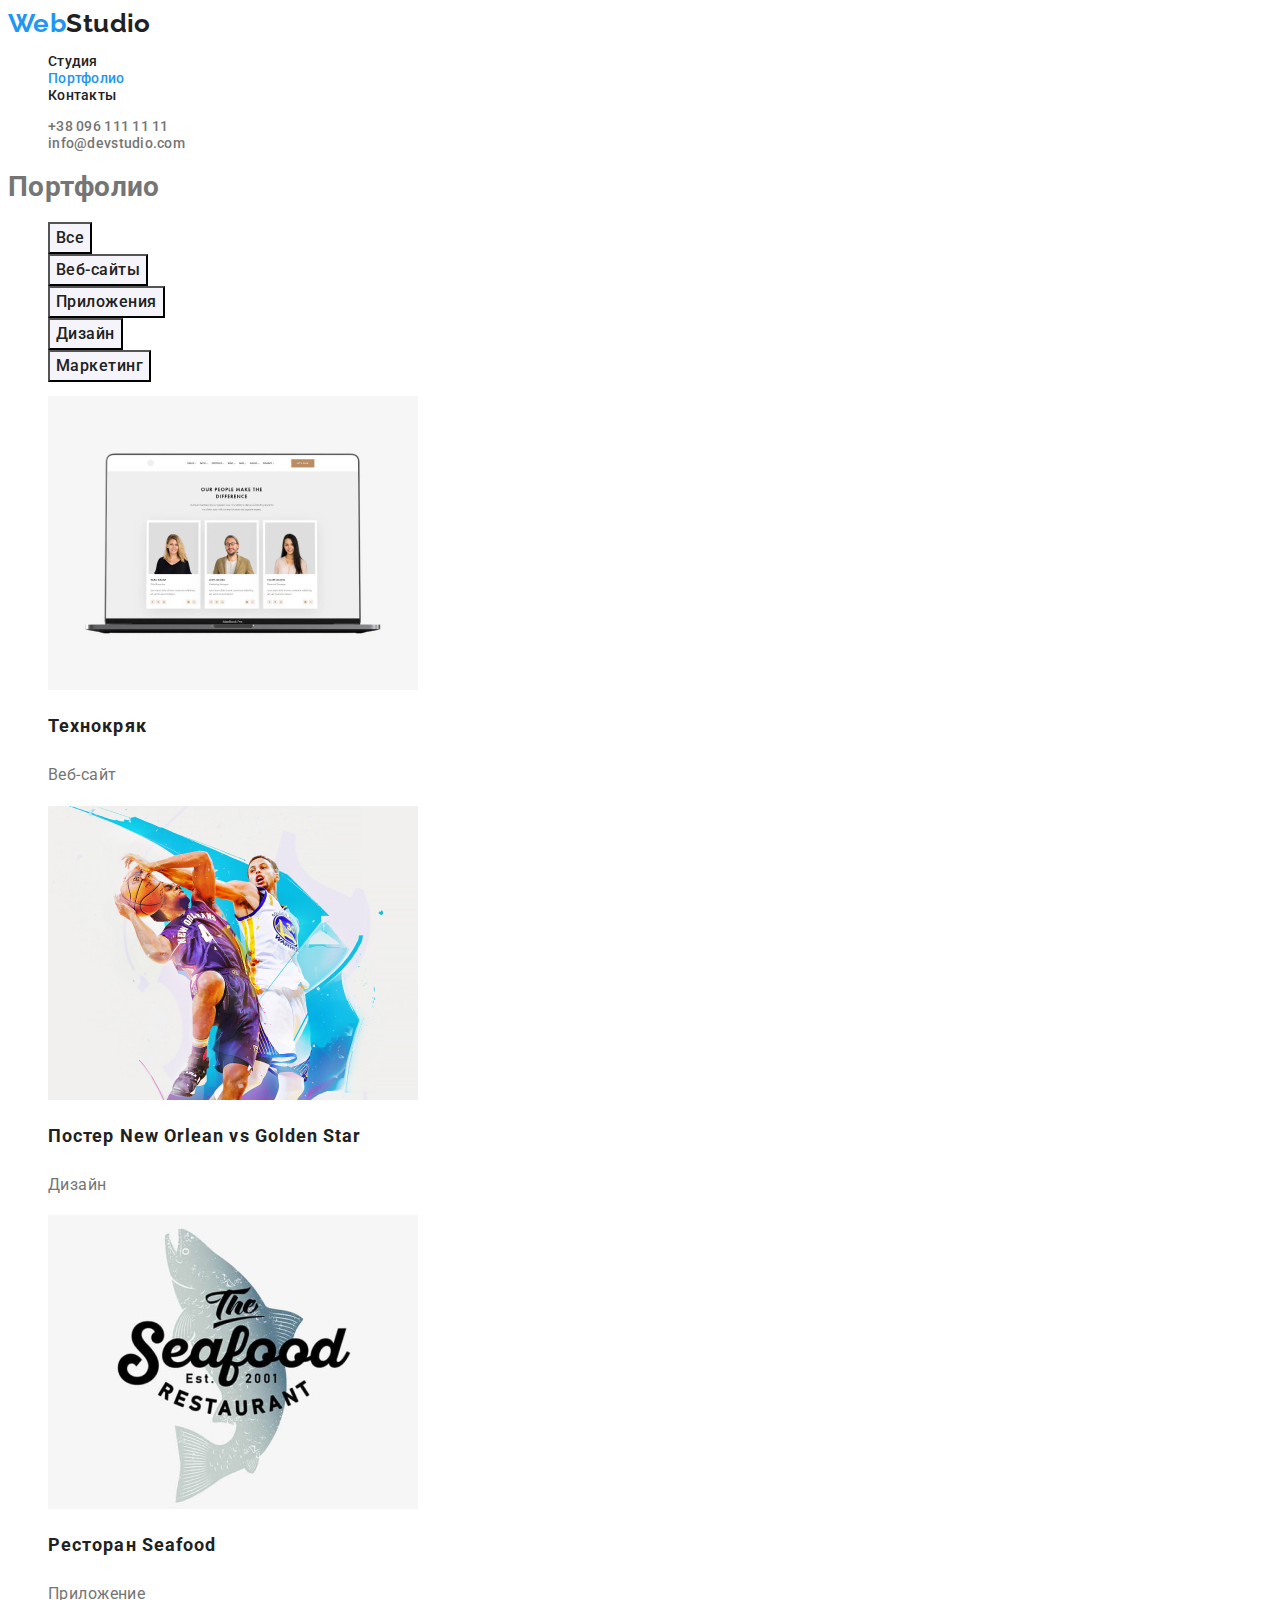
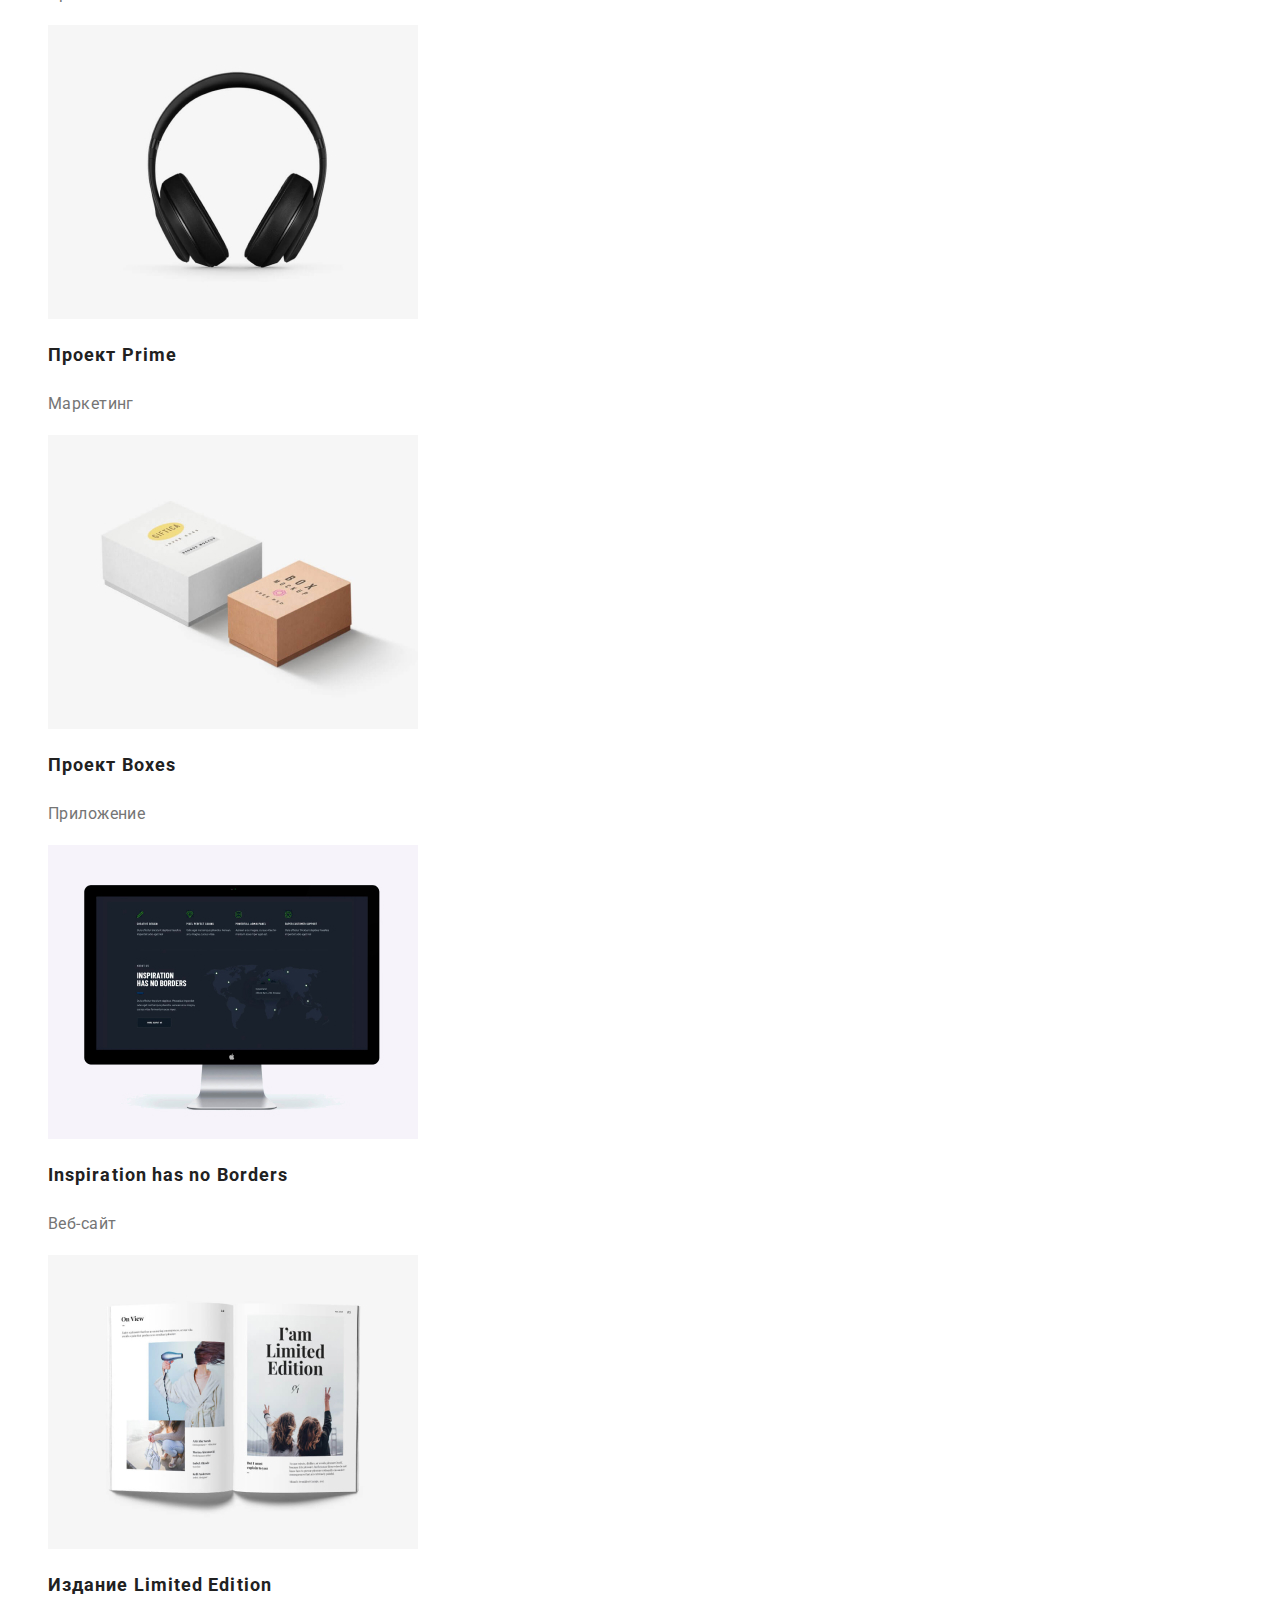
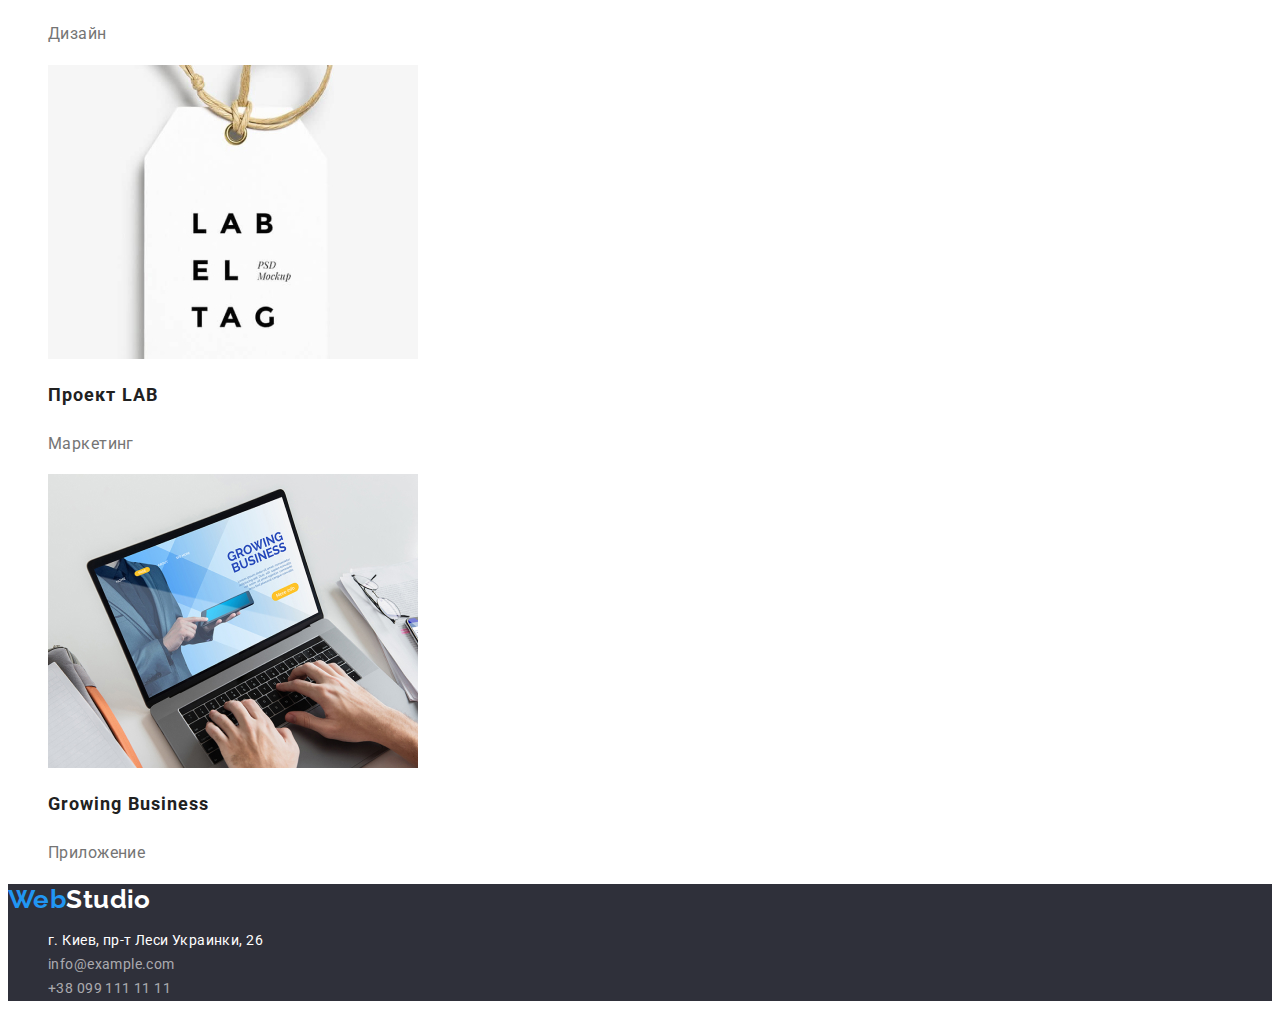
==== portfolio.html @ e5913a94 "Создает Версию ДЗ 3" ====
<!DOCTYPE html>
<html lang="ru">
  <head>
    <meta charset="UTF-8" />
    <meta http-equiv="X-UA-Compatible" content="IE=edge" />
    <meta name="viewport" content="width=device-width, initial-scale=1.0" />
    <title>Document</title>
    <link rel="preconnect" href="https://fonts.googleapis.com" />
    <link rel="preconnect" href="https://fonts.gstatic.com" crossorigin />
    <link
      href="https://fonts.googleapis.com/css2?family=Raleway:wght@700&family=Roboto:wght@400;500;700&display=swap"
      rel="stylesheet"
    />
    <link rel="stylesheet" href="./css/styles.css" />
  </head>
  <body>
    <!--Шапка сайта-->
    <header>
      <nav>
        <a href="./index.html" class="logo"> <span class="fp-logo"> Web</span>Studio </a>
        <ul class="site-nav list">
          <li><a href="./index.html" class="link">Студия</a></li>
          <li><a href="./portfolio.html" class="link cureent">Портфолио</a></li>
          <li><a href="" class="link">Контакты</a></li>
        </ul>
      </nav>
      <ul class="contacts list">
        <li><a href="tel:+380961111111" class="link">+38 096 111 11 11</a></li>
        <li><a href="mailto:info@devstudio.com" class="link">info@devstudio.com</a></li>
      </ul>
    </header>
    <!--Section-->
    <main>
      <section>
        <h1>Портфолио</h1>
        <!-- Filters -->
        <ul class="filters list">
          <li><button type="button" class="button">Все</button></li>
          <li><button type="button" class="button">Веб-сайты</button></li>
          <li><button type="button" class="button">Приложения</button></li>
          <li><button type="button" class="button">Дизайн</button></li>
          <li><button type="button" class="button">Маркетинг</button></li>
        </ul>
        <!-- Projects -->
        <ul class="projects list">
          <!-- 1 project -->
          <li>
            <a href="" class="link"
              ><img src="./images/project1.jpg" alt="Ноутбук" width="370" />
              <h2 class="project-name">Технокряк</h2>
              <p class="project">Веб-сайт</p></a
            >
          </li>
          <!-- 2project -->
          <li>
            <a href="" class="link"
              ><img src="./images/project2.jpg" alt="Баскетболисты" width="370" />
              <h2 class="project-name">Постер New Orlean vs Golden Star</h2>
              <p class="project">Дизайн</p></a
            >
          </li>
          <!-- 3project -->
          <li>
            <a href="" class="link"
              ><img src="./images/project3.jpg" alt="Логотип" width="370" />
              <h2 class="project-name">Ресторан Seafood</h2>
              <p class="project">Приложение</p></a
            >
          </li>
          <!-- 4project -->
          <li>
            <a href="" class="link"
              ><img src="./images/project4.jpg" alt="Наушники" width="370" />
              <h2 class="project-name">Проект Prime</h2>
              <p class="project">Маркетинг</p></a
            >
          </li>
          <!-- 5project -->
          <li>
            <a href="" class="link"
              ><img src="./images/project5.jpg" alt="Коробки" width="370" />
              <h2 class="project-name">Проект Boxes</h2>
              <p class="project">Приложение</p></a
            >
          </li>
          <!-- 6project -->
          <li>
            <a href="" class="link"
              ><img src="./images/project6.jpg" alt="Монитор" width="370" />
              <h2 class="project-name">Inspiration has no Borders</h2>
              <p class="project">Веб-сайт</p></a
            >
          </li>
          <!-- 7project -->
          <li>
            <a href="" class="link"
              ><img src="./images/project7.jpg" alt="Книга" width="370" />
              <h2 class="project-name">Издание Limited Edition</h2>
              <p class="project">Дизайн</p></a
            >
          </li>
          <!-- 8project -->
          <li>
            <a href="" class="link"
              ><img src="./images/project8.jpg" alt="Лейбл" width="370" />
              <h2 class="project-name">Проект LAB</h2>
              <p class="project">Маркетинг</p></a
            >
          </li>
          <!-- 9project -->
          <li>
            <a href="" class="link"
              ><img src="./images/project9.jpg" alt="Работа на ноутбуке" width="370" />
              <h2 class="project-name">Growing Business</h2>
              <p class="project">Приложение</p></a
            >
          </li>
        </ul>
      </section>
    </main>
    <!--Футтер-->
    <footer class="footer-section">
      <a href="./index.html" class="logo-footer"> <span class="fp-logo">Web</span>Studio</a>
      <address>
        <ul class="footer-contacts list">
          <li class="address">г. Киев, пр-т Леси Украинки, 26</li>
          <li><a href="mailto:info@example.com" class="link">info@example.com</a></li>
          <li><a href="tel:+380991111111" class="link">+38 099 111 11 11</a></li>
        </ul>
      </address>
    </footer>
  </body>
</html>
---- css/styles.css ----
/* цвет фона #ffffff */
/* основной цвет текста #757575 */
/* вторчний чвет текста #212121 */
/* акцент #2196F3 */
/* вторичный цвет фона #2F303A */
/* цвет фона секции Команда #F5F4FA */
/* цвет ссылок в футтере rgba(255, 255, 255, 0.6); */
/* цвет фильтров #F5F4FA */

:root {
  --primary-text-color: #757575;
  --title-text-color: #212121;
  --accent-color: #2196f3;
  --footer-link-color: rgba(255, 255, 255, 0.6);
  --primary-bgc: #ffffff;
  --secondary-bgc: #2f303a;
  --team-bgc: #f5f4fa;
  --filters-color: #f5f4fa;
}

body {
  background-color: var(--primary-bgc);
  color: var(--primary-text-color);
  font-family: Roboto, sans-serif;
  letter-spacing: 0.03em;
  font-size: 14px;
}

.list {
  list-style: none;
}

/* Site logo */
.logo {
  color: var(--title-text-color);
  font-family: Raleway, sans-serif;
  font-weight: 700;
  font-size: 26px;
  line-height: 1.19;
  text-decoration: none;
}
/* .logo:hover,
.logo:focus {
  color: var(--accent-color);
} */
.fp-logo {
  color: var(--accent-color);
}

/* Site navigation */
.site-nav .link {
  color: var(--title-text-color);
  font-weight: 500;
  line-height: 1.14;
  letter-spacing: 0.02em;
  text-decoration: none;
}
.site-nav .link:hover,
.site-nav .link:focus {
  color: var(--accent-color);
}
.site-nav .link.cureent {
  color: var(--accent-color);
}

/* Contacts */
.contacts .link {
  color: var(--primary-text-color);
  font-weight: 500;
  line-height: 1.14;
  letter-spacing: 0.02em;
  text-decoration: none;
}
.contacts .link:hover,
.contacts .link:focus {
  color: var(--accent-color);
}

/* Hero section */

.hero {
  background-color: var(--secondary-bgc);
}
.hero-title {
  color: var(--primary-bgc);
  font-weight: 900;
  font-size: 44px;
  line-height: 1.36;
  text-align: center;
  letter-spacing: 0.06em;
  text-transform: uppercase;
}
.hero-button {
  color: var(--primary-bgc);
  background-color: var(--accent-color);
  font-family: inherit;
  font-weight: 700;
  font-size: 16px;
  line-height: 1.87;
  display: flex;
  align-items: center;
  text-align: center;
  letter-spacing: 0.06em;
}
.hero-button:hover,
.hero-button:focus {
  background-color: var(--primary-bgc);
  color: var(--accent-color);
}

/* Section */

.section-title {
  color: var(--title-text-color);
  font-weight: 700;
  font-size: 36px;
  line-height: 1.16;
  text-align: center;
}

/* Features */
.features .title {
  color: var(--title-text-color);
  font-weight: 700;
  line-height: 1.14;
  text-transform: uppercase;
}

.text {
  line-height: 1.71;
}

/* Work */

/* Team */
.team-section {
  background-color: var(--team-bgc);
}

.member {
  background-color: var(--primary-bgc);
}

.name {
  color: var(--title-text-color);
  font-weight: 500;
  font-size: 16px;
  line-height: 1.18;
  text-align: center;
}

.position {
  font-size: 16px;
  line-height: 1.18;
  text-align: center;
}

/* Footer */
.footer-section {
  background-color: var(--secondary-bgc);
}
.logo-footer {
  color: var(--primary-bgc);
  font-family: Raleway, sans-serif;
  font-weight: 700;
  font-size: 26px;
  line-height: 1.19;
  text-decoration: none;
}
/* .logo-footer:focus,
.logo-footer:hover {
  color: var(--accent-color);
} */
.address {
  color: var(--primary-bgc);
  font-family: Roboto;
  font-style: normal;
  font-weight: 400;
  line-height: 1.71;
}
.footer-contacts .link {
  color: var(--footer-link-color);
  font-family: Roboto;
  font-style: normal;
  font-weight: 400;
  line-height: 1.71;
  text-decoration: none;
}
.footer-contacts .link:hover,
.footer-contacts .link:focus {
  color: var(--primary-bgc);
}

/* Оформление страницы portfolio.html */

/* Filters */

.filters .button {
  background-color: var(--filters-color);
  color: var(--title-text-color);
  font-family: inherit;
  font-weight: 500;
  font-size: 16px;
  line-height: 1.62;
  text-align: center;
  letter-spacing: 0.03em;
}
.filters .button:focus,
.filters .button:hover {
  background-color: var(--accent-color);
  color: var(--primary-bgc);
}

/* Projects */

.project-name {
  color: var(--title-text-color);
  font-style: normal;
  font-weight: 700;
  font-size: 18px;
  line-height: 2;
  letter-spacing: 0.06em;
}

.projects .link {
  text-decoration: none;
}

.project {
  color: var(--primary-text-color);
  font-size: 16px;
  line-height: 1.87;
}
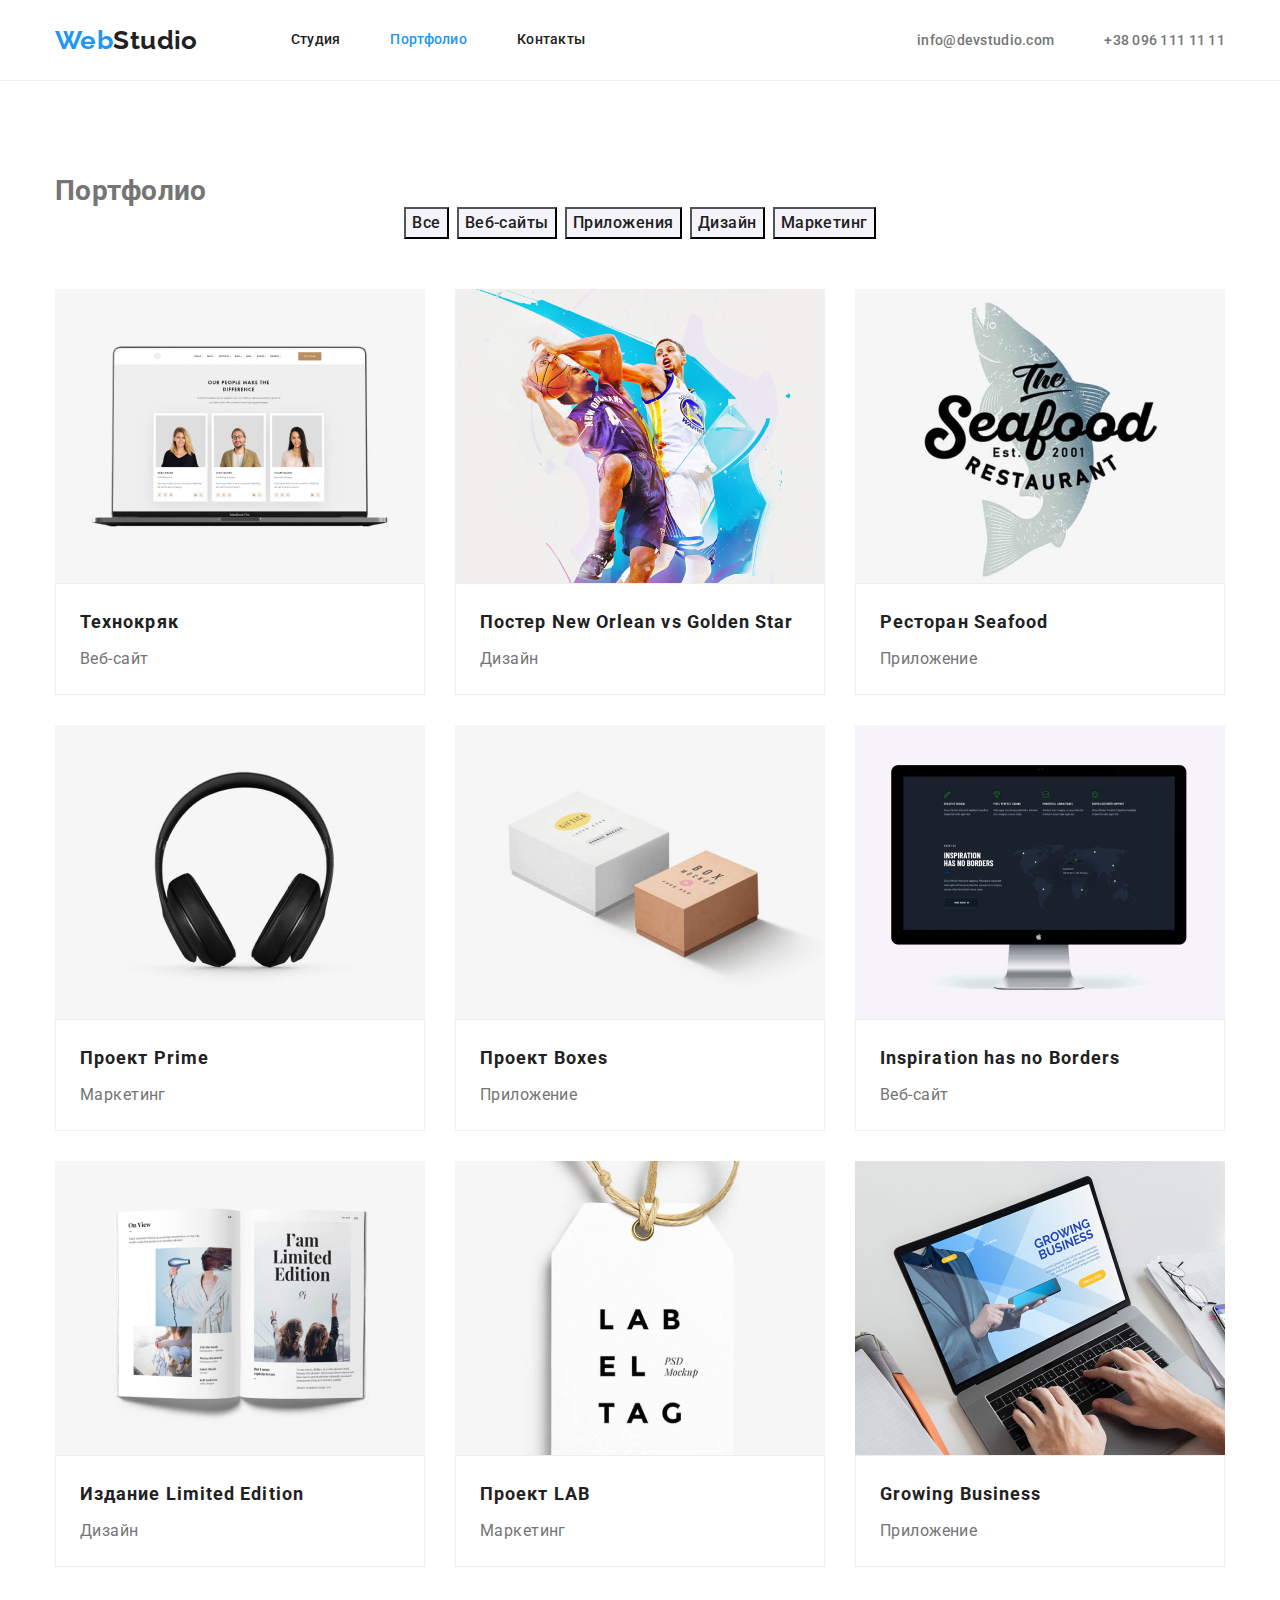
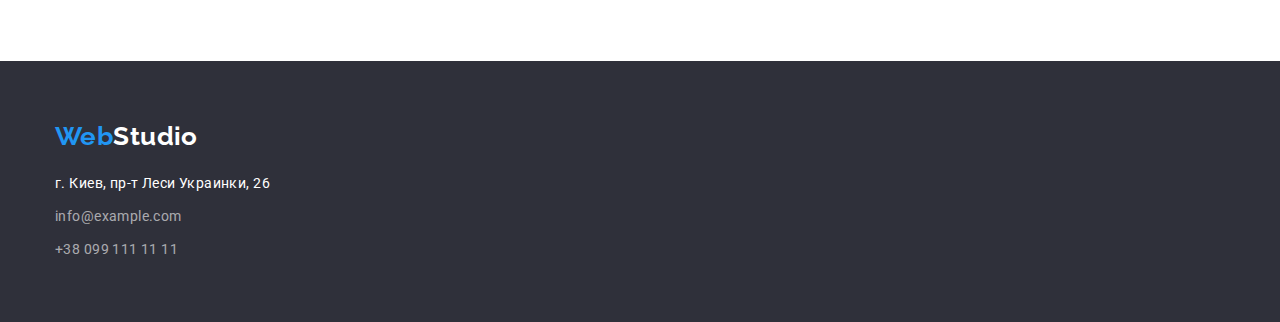
==== commit 246ecc1a: "Заканчивает оформление portfolio.html" ====
--- a/portfolio.html
+++ b/portfolio.html
@@ -11,123 +11,157 @@
       href="https://fonts.googleapis.com/css2?family=Raleway:wght@700&family=Roboto:wght@400;500;700&display=swap"
       rel="stylesheet"
     />
+    <link
+      rel="stylesheet"
+      href="https://cdnjs.cloudflare.com/ajax/libs/modern-normalize/1.1.0/modern-normalize.min.css"
+    />
     <link rel="stylesheet" href="./css/styles.css" />
   </head>
   <body>
     <!--Шапка сайта-->
-    <header>
-      <nav>
-        <a href="./index.html" class="logo"> <span class="fp-logo"> Web</span>Studio </a>
-        <ul class="site-nav list">
-          <li><a href="./index.html" class="link">Студия</a></li>
-          <li><a href="./portfolio.html" class="link cureent">Портфолио</a></li>
-          <li><a href="" class="link">Контакты</a></li>
+    <header class="header-section">
+      <div class="container flex-header">
+        <nav class="main-nav">
+          <a href="./index.html" class="logo"> <span class="fp-logo"> Web</span>Studio </a>
+          <ul class="site-nav list">
+            <li class="item"><a href="./index.html" class="link">Студия</a></li>
+            <li class="item"><a href="./portfolio.html" class="link cureent">Портфолио</a></li>
+            <li class="item"><a href="" class="link">Контакты</a></li>
+          </ul>
+        </nav>
+        <ul class="contacts list">
+          <li class="item">
+            <a href="mailto:info@devstudio.com" class="link">info@devstudio.com</a>
+          </li>
+          <li class="item">
+            <a href="tel:+380961111111" class="link">+38 096 111 11 11</a>
+          </li>
         </ul>
-      </nav>
-      <ul class="contacts list">
-        <li><a href="tel:+380961111111" class="link">+38 096 111 11 11</a></li>
-        <li><a href="mailto:info@devstudio.com" class="link">info@devstudio.com</a></li>
-      </ul>
+      </div>
     </header>
     <!--Section-->
     <main>
-      <section>
-        <h1>Портфолио</h1>
-        <!-- Filters -->
-        <ul class="filters list">
-          <li><button type="button" class="button">Все</button></li>
-          <li><button type="button" class="button">Веб-сайты</button></li>
-          <li><button type="button" class="button">Приложения</button></li>
-          <li><button type="button" class="button">Дизайн</button></li>
-          <li><button type="button" class="button">Маркетинг</button></li>
-        </ul>
-        <!-- Projects -->
-        <ul class="projects list">
-          <!-- 1 project -->
-          <li>
-            <a href="" class="link"
-              ><img src="./images/project1.jpg" alt="Ноутбук" width="370" />
-              <h2 class="project-name">Технокряк</h2>
-              <p class="project">Веб-сайт</p></a
-            >
-          </li>
-          <!-- 2project -->
-          <li>
-            <a href="" class="link"
-              ><img src="./images/project2.jpg" alt="Баскетболисты" width="370" />
-              <h2 class="project-name">Постер New Orlean vs Golden Star</h2>
-              <p class="project">Дизайн</p></a
-            >
-          </li>
-          <!-- 3project -->
-          <li>
-            <a href="" class="link"
-              ><img src="./images/project3.jpg" alt="Логотип" width="370" />
-              <h2 class="project-name">Ресторан Seafood</h2>
-              <p class="project">Приложение</p></a
-            >
-          </li>
-          <!-- 4project -->
-          <li>
-            <a href="" class="link"
-              ><img src="./images/project4.jpg" alt="Наушники" width="370" />
-              <h2 class="project-name">Проект Prime</h2>
-              <p class="project">Маркетинг</p></a
-            >
-          </li>
-          <!-- 5project -->
-          <li>
-            <a href="" class="link"
-              ><img src="./images/project5.jpg" alt="Коробки" width="370" />
-              <h2 class="project-name">Проект Boxes</h2>
-              <p class="project">Приложение</p></a
-            >
-          </li>
-          <!-- 6project -->
-          <li>
-            <a href="" class="link"
-              ><img src="./images/project6.jpg" alt="Монитор" width="370" />
-              <h2 class="project-name">Inspiration has no Borders</h2>
-              <p class="project">Веб-сайт</p></a
-            >
-          </li>
-          <!-- 7project -->
-          <li>
-            <a href="" class="link"
-              ><img src="./images/project7.jpg" alt="Книга" width="370" />
-              <h2 class="project-name">Издание Limited Edition</h2>
-              <p class="project">Дизайн</p></a
-            >
-          </li>
-          <!-- 8project -->
-          <li>
-            <a href="" class="link"
-              ><img src="./images/project8.jpg" alt="Лейбл" width="370" />
-              <h2 class="project-name">Проект LAB</h2>
-              <p class="project">Маркетинг</p></a
-            >
-          </li>
-          <!-- 9project -->
-          <li>
-            <a href="" class="link"
-              ><img src="./images/project9.jpg" alt="Работа на ноутбуке" width="370" />
-              <h2 class="project-name">Growing Business</h2>
-              <p class="project">Приложение</p></a
-            >
-          </li>
-        </ul>
+      <section class="portfolio-section">
+        <div class="container">
+          <h1>Портфолио</h1>
+          <!-- Filters -->
+          <ul class="filters list">
+            <li class="item"><button type="button" class="button">Все</button></li>
+            <li class="item"><button type="button" class="button">Веб-сайты</button></li>
+            <li class="item"><button type="button" class="button">Приложения</button></li>
+            <li class="item"><button type="button" class="button">Дизайн</button></li>
+            <li class="item"><button type="button" class="button">Маркетинг</button></li>
+          </ul>
+          <!-- Projects -->
+          <ul class="projects list">
+            <!-- 1 project -->
+            <li class="project-card">
+              <a href="" class="link"
+                ><img src="./images/project1.jpg" alt="Ноутбук" width="370" />
+                <div class="card-discription">
+                  <h2 class="project-name">Технокряк</h2>
+                  <p class="project">Веб-сайт</p>
+                </div>
+              </a>
+            </li>
+            <!-- 2project -->
+            <li class="project-card">
+              <a href="" class="link"
+                ><img src="./images/project2.jpg" alt="Баскетболисты" width="370" />
+                <div class="card-discription">
+                  <h2 class="project-name">Постер New Orlean vs Golden Star</h2>
+                  <p class="project">Дизайн</p>
+                </div>
+              </a>
+            </li>
+            <!-- 3project -->
+            <li class="project-card">
+              <a href="" class="link"
+                ><img src="./images/project3.jpg" alt="Логотип" width="370" />
+                <div class="card-discription">
+                  <h2 class="project-name">Ресторан Seafood</h2>
+                  <p class="project">Приложение</p>
+                </div>
+              </a>
+            </li>
+            <!-- 4project -->
+            <li class="project-card">
+              <a href="" class="link"
+                ><img src="./images/project4.jpg" alt="Наушники" width="370" />
+                <div class="card-discription">
+                  <h2 class="project-name">Проект Prime</h2>
+                  <p class="project">Маркетинг</p>
+                </div>
+              </a>
+            </li>
+            <!-- 5project -->
+            <li class="project-card">
+              <a href="" class="link"
+                ><img src="./images/project5.jpg" alt="Коробки" width="370" />
+                <div class="card-discription">
+                  <h2 class="project-name">Проект Boxes</h2>
+                  <p class="project">Приложение</p>
+                </div>
+              </a>
+            </li>
+            <!-- 6project -->
+            <li class="project-card">
+              <a href="" class="link"
+                ><img src="./images/project6.jpg" alt="Монитор" width="370" />
+                <div class="card-discription">
+                  <h2 class="project-name">Inspiration has no Borders</h2>
+                  <p class="project">Веб-сайт</p>
+                </div>
+              </a>
+            </li>
+            <!-- 7project -->
+            <li class="project-card">
+              <a href="" class="link"
+                ><img src="./images/project7.jpg" alt="Книга" width="370" />
+                <div class="card-discription">
+                  <h2 class="project-name">Издание Limited Edition</h2>
+                  <p class="project">Дизайн</p>
+                </div>
+              </a>
+            </li>
+            <!-- 8project -->
+            <li class="project-card">
+              <a href="" class="link"
+                ><img src="./images/project8.jpg" alt="Лейбл" width="370" />
+                <div class="card-discription">
+                  <h2 class="project-name">Проект LAB</h2>
+                  <p class="project">Маркетинг</p>
+                </div>
+              </a>
+            </li>
+            <!-- 9project -->
+            <li class="project-card">
+              <a href="" class="link"
+                ><img src="./images/project9.jpg" alt="Работа на ноутбуке" width="370" />
+                <div class="card-discription">
+                  <h2 class="project-name">Growing Business</h2>
+                  <p class="project">Приложение</p>
+                </div>
+              </a>
+            </li>
+          </ul>
+        </div>
       </section>
     </main>
     <!--Футтер-->
     <footer class="footer-section">
-      <a href="./index.html" class="logo-footer"> <span class="fp-logo">Web</span>Studio</a>
-      <address>
-        <ul class="footer-contacts list">
-          <li class="address">г. Киев, пр-т Леси Украинки, 26</li>
-          <li><a href="mailto:info@example.com" class="link">info@example.com</a></li>
-          <li><a href="tel:+380991111111" class="link">+38 099 111 11 11</a></li>
-        </ul>
-      </address>
+      <div class="container">
+        <a href="./index.html" class="logo-footer"> <span class="fp-logo">Web</span>Studio</a>
+        <address>
+          <ul class="footer-contacts list">
+            <li class="address item">г. Киев, пр-т Леси Украинки, 26</li>
+            <li class="item">
+              <a href="mailto:info@example.com" class="link">info@example.com</a>
+            </li>
+            <li class="item"><a href="tel:+380991111111" class="link">+38 099 111 11 11</a></li>
+          </ul>
+        </address>
+      </div>
     </footer>
   </body>
 </html>
--- a/css/styles.css
+++ b/css/styles.css
@@ -16,6 +16,7 @@
   --secondary-bgc: #2f303a;
   --team-bgc: #f5f4fa;
   --filters-color: #f5f4fa;
+  --border-header-color: #ececec;
 }
 
 body {
@@ -24,32 +25,80 @@
   font-family: Roboto, sans-serif;
   letter-spacing: 0.03em;
   font-size: 14px;
+  margin: 0px;
+}
+h1,
+h2,
+h3,
+h4,
+h5,
+h6,
+p,
+ul {
+  margin: 0px;
+  padding: 0px;
+}
+img {
+  display: block;
 }
 
 .list {
   list-style: none;
 }
 
+.container {
+  width: 1200px;
+  padding-right: 15px;
+  padding-left: 15px;
+  /* outline: solid tomato; */
+  margin: 0 auto;
+}
+
+/* HEADER */
+
+.header-section {
+  border-bottom: solid 1px;
+  border-color: var(--border-header-color);
+}
+.flex-header,
+.main-nav {
+  display: flex;
+  align-items: center;
+}
+
 /* Site logo */
 .logo {
   color: var(--title-text-color);
+
   font-family: Raleway, sans-serif;
   font-weight: 700;
   font-size: 26px;
   line-height: 1.19;
   text-decoration: none;
 }
-/* .logo:hover,
-.logo:focus {
-  color: var(--accent-color);
-} */
+
 .fp-logo {
   color: var(--accent-color);
 }
 
 /* Site navigation */
+
+.site-nav {
+  display: flex;
+  margin-left: 93px;
+}
+
+.site-nav .item:not(:last-child) {
+  margin-right: 50px;
+}
+
 .site-nav .link {
-  color: var(--title-text-color);
+  display: block;
+  padding-top: 32px;
+  padding-bottom: 32px;
+
+  color: var(--title-text-color);
+
   font-weight: 500;
   line-height: 1.14;
   letter-spacing: 0.02em;
@@ -64,6 +113,16 @@
 }
 
 /* Contacts */
+
+.contacts {
+  display: flex;
+  margin-left: auto;
+}
+
+.contacts .item:not(:last-child) {
+  margin-right: 50px;
+}
+
 .contacts .link {
   color: var(--primary-text-color);
   font-weight: 500;
@@ -80,27 +139,31 @@
 
 .hero {
   background-color: var(--secondary-bgc);
-}
+  text-align: center;
+  /* margin-bottom: 94px; */
+}
+
 .hero-title {
-  color: var(--primary-bgc);
   font-weight: 900;
   font-size: 44px;
   line-height: 1.36;
-  text-align: center;
   letter-spacing: 0.06em;
   text-transform: uppercase;
+  margin-bottom: 30px;
+  color: var(--primary-bgc);
 }
 .hero-button {
+  font-family: inherit;
+  font-weight: 700;
+  font-size: 16px;
+  line-height: 1.87;
+  letter-spacing: 0.06em;
+  min-width: 200px;
+  border-radius: 6%;
+  margin: 0 auto;
+  border-bottom: 0px;
   color: var(--primary-bgc);
   background-color: var(--accent-color);
-  font-family: inherit;
-  font-weight: 700;
-  font-size: 16px;
-  line-height: 1.87;
-  display: flex;
-  align-items: center;
-  text-align: center;
-  letter-spacing: 0.06em;
 }
 .hero-button:hover,
 .hero-button:focus {
@@ -111,19 +174,39 @@
 /* Section */
 
 .section-title {
-  color: var(--title-text-color);
   font-weight: 700;
   font-size: 36px;
   line-height: 1.16;
   text-align: center;
+  margin-bottom: 50px;
+  color: var(--title-text-color);
 }
 
 /* Features */
+
+.features-section {
+  padding-top: 94px;
+  padding-bottom: 94px;
+}
+
+.features {
+  display: flex;
+}
+
+.features .item {
+  width: 270px;
+}
+
+.features .item:not(:last-child) {
+  margin-right: 30px;
+}
+
 .features .title {
   color: var(--title-text-color);
   font-weight: 700;
   line-height: 1.14;
   text-transform: uppercase;
+  margin-bottom: 10px;
 }
 
 .text {
@@ -131,14 +214,46 @@
 }
 
 /* Work */
+
+.work-section {
+  padding-bottom: 94px;
+}
+
+.works {
+  display: flex;
+}
+
+.works .item:not(:last-child) {
+  margin-right: 30px;
+}
 
 /* Team */
 .team-section {
   background-color: var(--team-bgc);
+  padding-top: 94px;
+  padding-bottom: 94px;
+}
+
+.team {
+  display: flex;
 }
 
 .member {
+  width: 270px;
+  padding-bottom: 30px;
   background-color: var(--primary-bgc);
+  box-shadow: 0px 1px 3px rgba(0, 0, 0, 0.12), 0px 1px 1px rgba(0, 0, 0, 0.14),
+    0px 2px 1px rgba(0, 0, 0, 0.2);
+  border-radius: 0px 0px 4px 4px;
+  text-align: center;
+}
+
+.member:not(:last-child) {
+  margin-right: 30px;
+}
+
+.photo {
+  margin-bottom: 30px;
 }
 
 .name {
@@ -146,20 +261,23 @@
   font-weight: 500;
   font-size: 16px;
   line-height: 1.18;
-  text-align: center;
+  margin-bottom: 10px;
 }
 
 .position {
   font-size: 16px;
   line-height: 1.18;
-  text-align: center;
 }
 
 /* Footer */
 .footer-section {
   background-color: var(--secondary-bgc);
+  padding-top: 60px;
+  padding-bottom: 60px;
 }
 .logo-footer {
+  display: block;
+  margin-bottom: 20px;
   color: var(--primary-bgc);
   font-family: Raleway, sans-serif;
   font-weight: 700;
@@ -167,16 +285,17 @@
   line-height: 1.19;
   text-decoration: none;
 }
-/* .logo-footer:focus,
-.logo-footer:hover {
-  color: var(--accent-color);
-} */
+
 .address {
   color: var(--primary-bgc);
   font-family: Roboto;
   font-style: normal;
   font-weight: 400;
   line-height: 1.71;
+}
+
+.footer-contacts .item:not(:last-child) {
+  margin-bottom: 9px;
 }
 .footer-contacts .link {
   color: var(--footer-link-color);
@@ -195,6 +314,20 @@
 
 /* Filters */
 
+.portfolio-section {
+  padding-top: 94px;
+  padding-bottom: 94px;
+}
+
+.filters {
+  display: flex;
+  justify-content: center;
+  margin-bottom: 50px;
+}
+
+.filters .item:not(:last-child) {
+  margin-right: 8px;
+}
 .filters .button {
   background-color: var(--filters-color);
   color: var(--title-text-color);
@@ -202,7 +335,6 @@
   font-weight: 500;
   font-size: 16px;
   line-height: 1.62;
-  text-align: center;
   letter-spacing: 0.03em;
 }
 .filters .button:focus,
@@ -213,7 +345,32 @@
 
 /* Projects */
 
+.projects {
+  display: flex;
+  flex-wrap: wrap;
+}
+
+.project-card {
+  width: 370px;
+}
+
+.project-card:not(:nth-child(3n)) {
+  margin-right: 30px;
+}
+
+.project-card:not(:nth-last-child(-n + 3)) {
+  margin-bottom: 30px;
+}
+
+.card-discription {
+  box-sizing: border-box;
+  padding: 20px 24px;
+  background-color: var(--primary-bgc);
+  border: 1px solid #eeeeee;
+}
+
 .project-name {
+  margin-bottom: 4px;
   color: var(--title-text-color);
   font-style: normal;
   font-weight: 700;
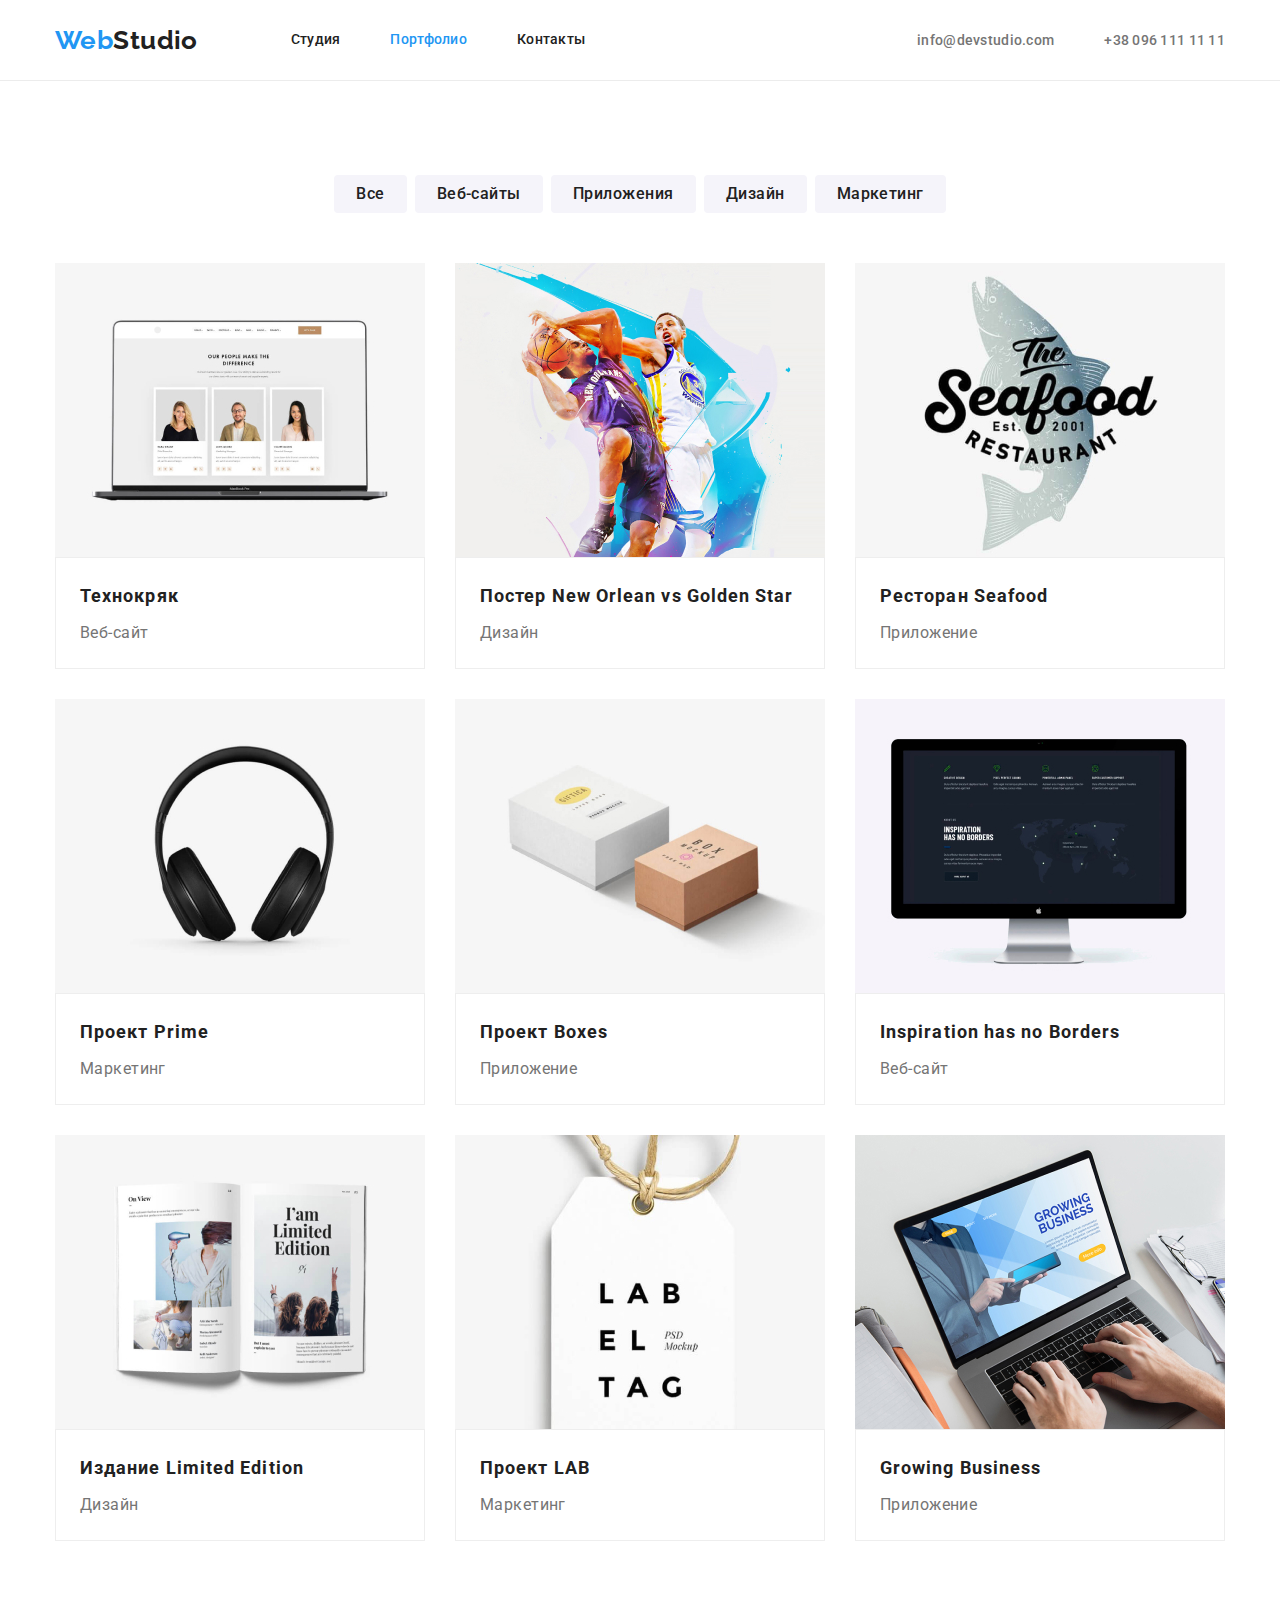
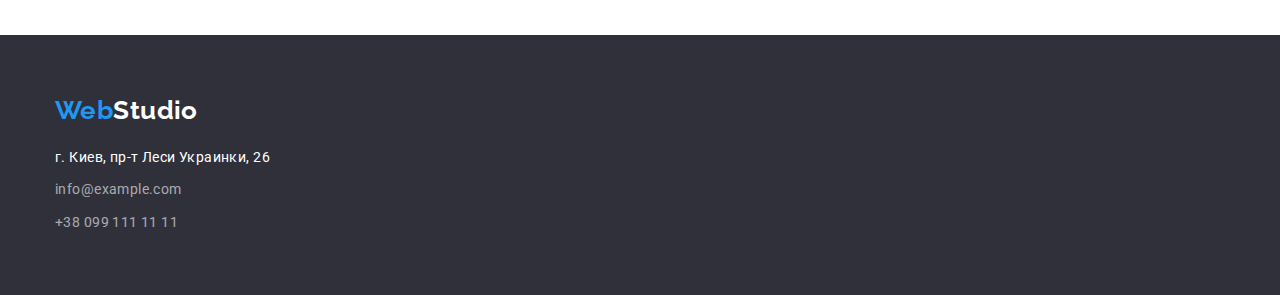
==== commit 7c498c4e: "Заканчивает ДЗ№3" ====
--- a/portfolio.html
+++ b/portfolio.html
@@ -43,10 +43,12 @@
     <main>
       <section class="portfolio-section">
         <div class="container">
-          <h1>Портфолио</h1>
+          <h1 class="visually-hidden">Портфолио</h1>
           <!-- Filters -->
           <ul class="filters list">
-            <li class="item"><button type="button" class="button">Все</button></li>
+            <li class="item">
+              <button type="button" class="button">Все</button>
+            </li>
             <li class="item"><button type="button" class="button">Веб-сайты</button></li>
             <li class="item"><button type="button" class="button">Приложения</button></li>
             <li class="item"><button type="button" class="button">Дизайн</button></li>
--- a/css/styles.css
+++ b/css/styles.css
@@ -46,11 +46,18 @@
   list-style: none;
 }
 
+.visually-hidden {
+  position: absolute;
+  clip: rect(0 0 0 0);
+  width: 1px;
+  height: 1px;
+  margin: -1px;
+}
+
 .container {
   width: 1200px;
   padding-right: 15px;
   padding-left: 15px;
-  /* outline: solid tomato; */
   margin: 0 auto;
 }
 
@@ -153,22 +160,21 @@
   color: var(--primary-bgc);
 }
 .hero-button {
+  padding: 10px 32px;
+  border: 0px;
+  border-radius: 4px;
   font-family: inherit;
   font-weight: 700;
   font-size: 16px;
   line-height: 1.87;
   letter-spacing: 0.06em;
-  min-width: 200px;
-  border-radius: 6%;
-  margin: 0 auto;
-  border-bottom: 0px;
   color: var(--primary-bgc);
   background-color: var(--accent-color);
 }
-.hero-button:hover,
-.hero-button:focus {
-  background-color: var(--primary-bgc);
-  color: var(--accent-color);
+
+.hero-button:focus,
+.hero-button:hover {
+  box-shadow: 0px 4px 4px rgba(0, 0, 0, 0.15);
 }
 
 /* Section */
@@ -336,11 +342,16 @@
   font-size: 16px;
   line-height: 1.62;
   letter-spacing: 0.03em;
+  border: 0px;
+  border-radius: 4px;
+  padding: 6px 22px;
 }
 .filters .button:focus,
 .filters .button:hover {
   background-color: var(--accent-color);
   color: var(--primary-bgc);
+  box-shadow: 0px 3px 1px rgba(0, 0, 0, 0.1), 0px 1px 2px rgba(0, 0, 0, 0.08),
+    0px 2px 2px rgba(0, 0, 0, 0.12);
 }
 
 /* Projects */
